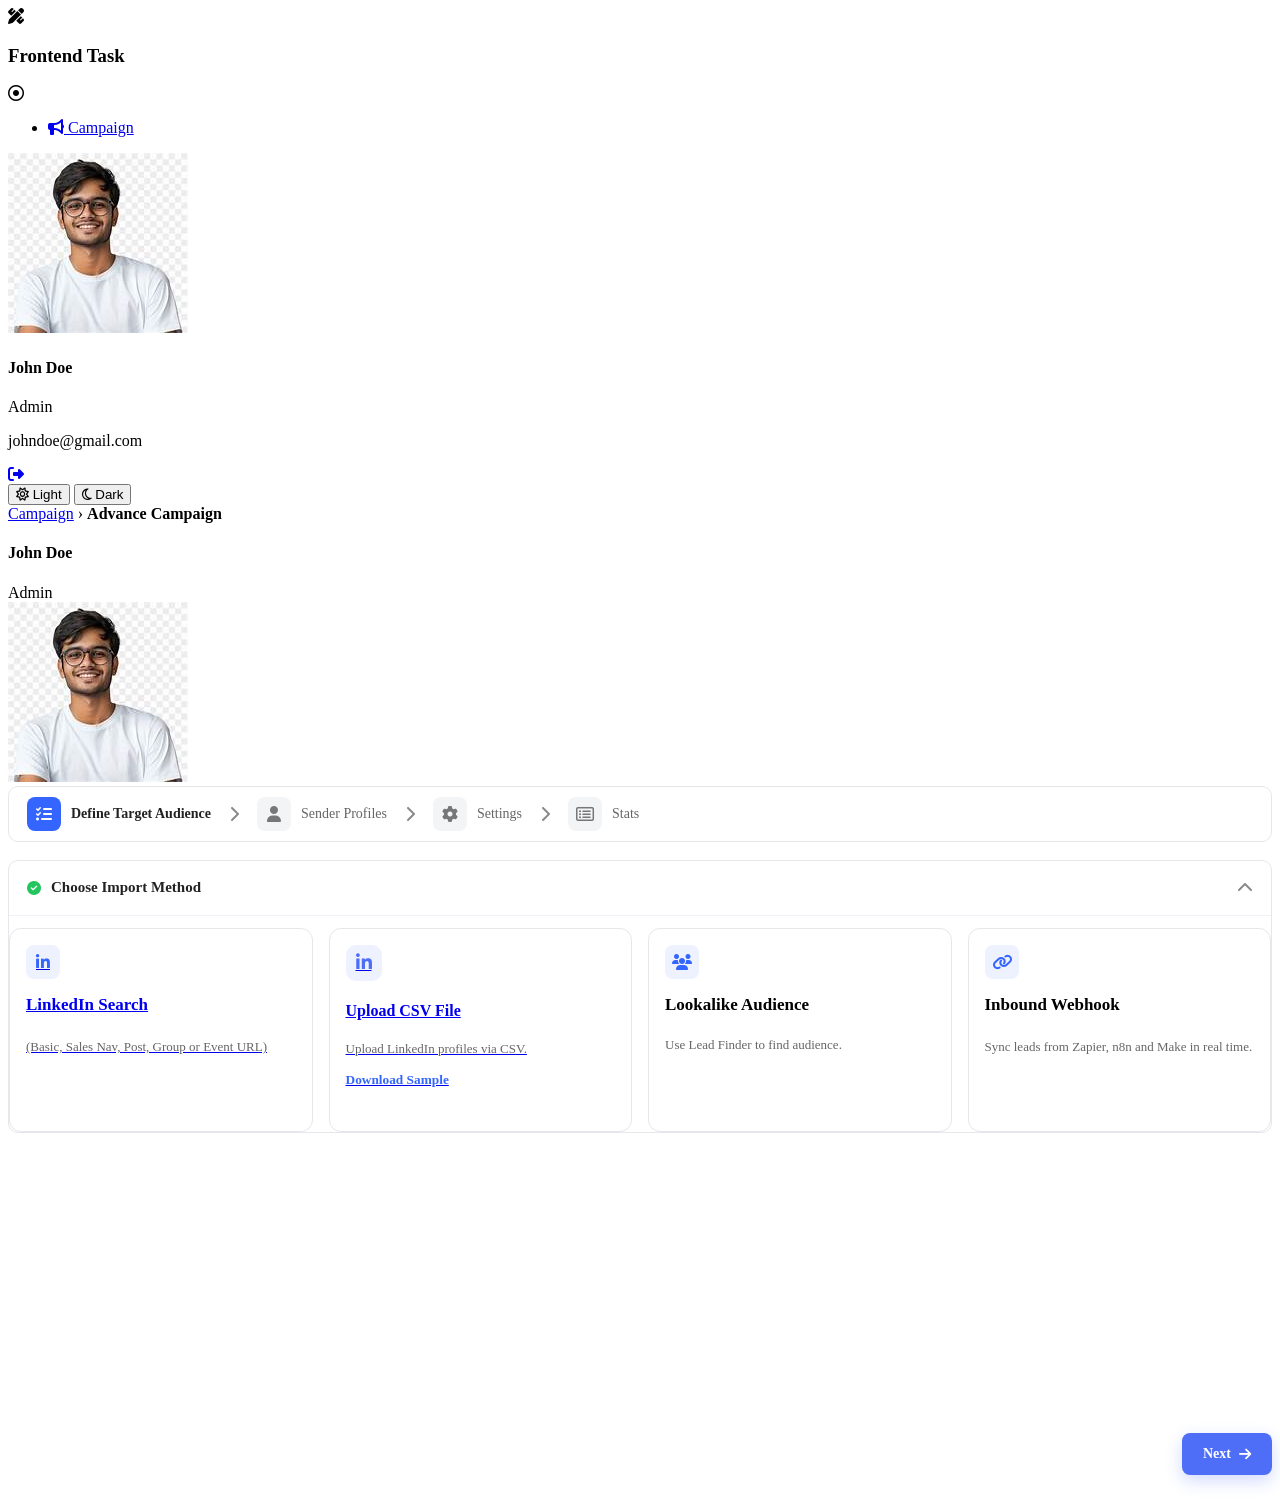
==== linkedin.html @ 0d5dd1ee "first commit" ====
<!DOCTYPE html>
<html lang="en">

<head>
    <meta charset="UTF-8">
    <meta name="viewport" content="width=device-width, initial-scale=1.0">
    <title>LinkedIn Search</title>

    <link href="https://fonts.googleapis.com/css2?family=Inter:wght@300;400;500;600;700&display=swap" rel="stylesheet">
    <link rel="stylesheet" href="css/style.css">
    <link rel="stylesheet" href="css/sidebar.css">
    <link rel="stylesheet" href="css/navbar.css">
    <link rel="stylesheet" href="css/button.css">
    <link rel="stylesheet" href="css/responsive.css">
    <link rel="stylesheet" href="https://cdnjs.cloudflare.com/ajax/libs/font-awesome/6.6.0/css/all.min.css">

    <style>
        .linkedin-shell {
            display: flex;
            flex-direction: column;
            gap: 16px;
        }

        .stepper-card {
            display: flex;
            align-items: center;
            gap: 12px;
            padding: 14px 18px;
            border: 1px solid #E5E7EB;
            border-radius: 12px;
            background: #fff;
            margin-bottom: 18px;
        }

        .step-item {
            display: flex;
            align-items: center;
            gap: 10px;
            font-size: 14px;
            color: #6B7280;
        }

        .step-item.active {
            color: #1F2937;
            font-weight: 600;
        }

        .step-icon {
            width: 34px;
            height: 34px;
            border-radius: 10px;
            display: flex;
            justify-content: center;
            align-items: center;
            background: #F3F4F6;
            color: #4F6EF7;
        }

        .step-item.active .step-icon {
            background: #4F6EF7;
            color: #fff;
        }

        .method-grid {
            display: grid;
            grid-template-columns: repeat(auto-fit, minmax(180px, 1fr));
            gap: 16px;
            margin-top: 12px;
        }

        .method-card {
            position: relative;
            border: 1px solid #E5E7EB;
            border-radius: 12px;
            padding: 16px;
            background: #fff;
            min-height: 170px;
            cursor: pointer;
        }

        .method-card.selected {
            border: 2px solid #3466FF;
        }

        .method-tick-icon {
            position: absolute;
            top: 12px;
            right: 12px;
            width: 18px;
            height: 18px;
            border-radius: 6px;
            background: #3466FF;
            color: #fff;
            display: none;
            justify-content: center;
            align-items: center;
            font-size: 10px;
        }

        .method-card.selected .method-tick-icon {
            display: flex;
        }

        .method-icon {
            width: 36px;
            height: 36px;
            border-radius: 10px;
            display: flex;
            justify-content: center;
            align-items: center;
            background: #EEF2FF;
            color: #4F6EF7;
            font-size: 18px;
        }



        .linkedin-action-bar {
            display: flex;
            justify-content: space-between;
            align-items: center;
            margin-bottom: 18px;
            flex-wrap: wrap;
            gap: 12px;
        }

        .linkedin-action-bar a,
        .linkedin-action-bar button {
            color: #3466FF;
        }

        .modal-overlay {
            position: fixed;
            inset: 0;
            background: rgba(15, 23, 42, 0.45);
            display: none;
            justify-content: center;
            align-items: center;
            z-index: 999;
        }

        .modal-overlay.active {
            display: flex;
        }

        .modal-card {
            background: #fff;
            padding: 24px 28px;
            border-radius: 18px;
            box-shadow: 0 24px 60px rgba(15, 23, 42, 0.2);
            max-width: 360px;
            width: 100%;
            text-align: center;
        }

        .modal-card p {
            margin: 0;
            font-size: 16px;
            color: #111827;
            font-weight: 600;
        }

        .paste-url-section {
            margin-top: 20px;
            position: relative;
            display: none;
        }

        .paste-url-section.active {
            display: block;
        }
    </style>
</head>

<body>

    <div class="container">

        <!-- Sidebar -->

        <aside class="sidebar">
            <div>
                <div class="logo">
                    <div class="logo-left">
                        <i class="fa-solid fa-pen-ruler"></i>
                        <h3>Frontend Task</h3>
                    </div>
                    <i class="fa-regular fa-circle-dot menu-icon"></i>
                </div>

                <nav class="sidebar-menu">
                    <ul>
                        <li class="active">
                            <a href="index.html">
                                <i class="fa-solid fa-bullhorn"></i>
                                <span>Campaign</span>
                            </a>
                        </li>
                    </ul>
                </nav>
            </div>

            <div class="sidebar-footer">
                <div class="profile-card">
                    <img src="images/profile.jpg" alt="Profile">
                    <div class="profile-info">
                        <h4>John Doe</h4>
                        <span>Admin</span>
                        <p>johndoe@gmail.com</p>
                    </div>
                    <a href="#" class="logout">
                        <i class="fa-solid fa-right-from-bracket"></i>
                    </a>
                </div>

                <div class="theme-switch">
                    <button class="theme-btn active">
                        <i class="fa-regular fa-sun"></i>
                        Light
                    </button>
                    <button class="theme-btn">
                        <i class="fa-regular fa-moon"></i>
                        Dark
                    </button>
                </div>
            </div>
        </aside>

        <!-- Main -->

        <main class="main-content">

            <header class="top-navbar">

                <div class="breadcrumb">

                    <a href="#">Campaign</a>

                    <span>›</span>

                    <strong>Advance Campaign</strong>

                </div>

                <div class="top-profile">

                    <div class="user-details">

                        <h4>John Doe</h4>

                        <span>Admin</span>

                    </div>

                    <img src="images/profile.jpg" alt="User">

                </div>

            </header>

            <section class="content-area">

                <div class="page-card">
                    <!-- ==================== Campaign Stepper ==================== -->

                    <div style="
display:flex;
align-items:center;
justify-content:flex-start;
gap:18px;
padding:10px 18px;
border:1px solid #E5E7EB;
border-radius:10px;
background:#fff;
margin-bottom:18px;">

                        <!-- Step 1 -->

                        <div style="display:flex;align-items:center;gap:10px;">

                            <div style="
        width:34px;
        height:34px;
        border-radius:8px;
        background:#3466FF;
        color:#fff;
        display:flex;
        justify-content:center;
        align-items:center;">

                                <i class="fa-solid fa-list-check"></i>

                            </div>

                            <span style="
        font-size:14px;
        font-weight:600;
        color:#222;">

                                Define Target Audience

                            </span>

                        </div>

                        <i class="fa-solid fa-chevron-right" style="color:#888;"></i>

                        <!-- Step 2 -->

                        <div style="display:flex;align-items:center;gap:10px;">

                            <div style="
        width:34px;
        height:34px;
        border-radius:8px;
        background:#F3F4F6;
        color:#777;
        display:flex;
        justify-content:center;
        align-items:center;">

                                <i class="fa-solid fa-user"></i>

                            </div>

                            <span style="font-size:14px;color:#666;">

                                Sender Profiles

                            </span>

                        </div>

                        <i class="fa-solid fa-chevron-right" style="color:#888;"></i>

                        <!-- Step 3 -->

                        <div style="display:flex;align-items:center;gap:10px;">

                            <div style="
        width:34px;
        height:34px;
        border-radius:8px;
        background:#F3F4F6;
        color:#777;
        display:flex;
        justify-content:center;
        align-items:center;">

                                <i class="fa-solid fa-gear"></i>

                            </div>

                            <span style="font-size:14px;color:#666;">

                                Settings

                            </span>

                        </div>

                        <i class="fa-solid fa-chevron-right" style="color:#888;"></i>

                        <!-- Step 4 -->

                        <div style="display:flex;align-items:center;gap:10px;">

                            <div style="
        width:34px;
        height:34px;
        border-radius:8px;
        background:#F3F4F6;
        color:#777;
        display:flex;
        justify-content:center;
        align-items:center;">

                                <i class="fa-regular fa-rectangle-list"></i>

                            </div>

                            <span style="font-size:14px;color:#666;">

                                Stats

                            </span>

                        </div>

                    </div>

                    <!-- ==================== Choose Import Method ==================== -->

                    <div style="
border:1px solid #E5E7EB;
border-radius:10px;
background:#fff;">

                        <!-- Header -->

                        <div style="
    height:54px;
    display:flex;
    justify-content:space-between;
    align-items:center;
    padding:0 18px;
    border-bottom:1px solid #EEF1F5;">

                            <div style="
        display:flex;
        align-items:center;
        gap:10px;">

                                <i class="fa-solid fa-circle-check" style="color:#22C55E;font-size:14px;"></i>

                                <span style="
            font-size:15px;
            font-weight:600;
            color:#222;">

                                    Choose Import Method

                                </span>

                            </div>

                            <i class="fa-solid fa-chevron-up" style="color:#888;"></i>

                        </div>

                        <!-- Cards -->

                        <div class="method-grid">

                            <!-- LinkedIn -->

                            <a href="linkedin.html" id="linkedin-method-card" class="method-card" role="button" tabindex="0">

                                <div class="method-tick-icon">
                                    <i class="fa-solid fa-check"></i>
                                </div>

                                <div style="
            width:34px;
            height:34px;
            border-radius:8px;
            background:#EEF2FF;
            color:#3466FF;
            display:flex;
            justify-content:center;
            align-items:center;">

                                    <i class="fa-brands fa-linkedin-in"></i>

                                </div>

                                <h4 style="
            margin-top:16px;
            font-size:17px;
            display:flex;
            align-items:center;
            gap:8px;">


                                    LinkedIn Search

                                </h4>

                                <p style="
            margin-top:10px;
            font-size:13px;
            color:#666;
            line-height:20px;">

                                    (Basic, Sales Nav,
                                    Post,
                                    Group or Event URL)

                                </p>

                            </a>

                            <!-- Upload CSV -->
                            <a href="uploadcsv.html" class="method-card">

                                <div class="method-icon">
                                    <i class="fa-brands fa-linkedin-in"></i>
                                </div>

                                <h4> Upload CSV File</h4>

                                <p style="
                     margin-top:10px;
            font-size:13px;
            color:#666;">

                                    Upload LinkedIn
                                    profiles via CSV.

                                </p>

                                <small style="
            color:#3466FF;
            font-weight:600;">

                                    Download Sample

                                </small>

                            </a>



                            <!-- Lookalike -->

                            <div class="method-card">

                                <div style="
            width:34px;
            height:34px;
            background:#EEF2FF;
            color:#3466FF;
            display:flex;
            justify-content:center;
            align-items:center;
            border-radius:8px;">

                                    <i class="fa-solid fa-users"></i>

                                </div>

                                <h4 style="margin-top:16px;font-size:17px;">

                                    Lookalike Audience

                                </h4>

                                <p style="
            margin-top:10px;
            font-size:13px;
            color:#666;">

                                    Use Lead Finder
                                    to find audience.

                                </p>

                            </div>

                            <!-- Webhook -->

                            <div class="method-card">

                                <div style="
            width:34px;
            height:34px;
            background:#EEF2FF;
            color:#3466FF;
            display:flex;
            justify-content:center;
            align-items:center;
            border-radius:8px;">

                                    <i class="fa-solid fa-link"></i>

                                </div>

                                <h4 style="margin-top:16px;font-size:17px;">

                                    Inbound Webhook

                                </h4>

                                <p style="
            margin-top:10px;
            font-size:13px;
            color:#666;
            line-height:20px;">

                                    Sync leads from
                                    Zapier,
                                    n8n and Make
                                    in real time.

                                </p>

                            </div>

                        </div>

                    </div>

                    <!-- ======================= -->
                    <!-- Paste LinkedIn Search URL -->
                    <!-- ======================= -->

                    <div id="paste-url-section" class="paste-url-section" aria-hidden="true">

                        <!-- Timeline Circle -->

                        <div style="
    position:absolute;
    left:-20px;
    top:8px;
    width:12px;
    height:12px;
    border:2px solid #4F6EF7;
    border-radius:50%;
    background:#fff;">
                        </div>

                        <!-- Timeline Line -->

                        <div style="
    position:absolute;
    left:-15px;
    top:20px;
    width:2px;
    height:210px;
    background:#E5E7EB;">
                        </div>

                        <!-- Section -->

                        <div style="
    border:1px solid #E5E7EB;
    border-radius:10px;
    background:#fff;">

                            <!-- Header -->

                            <div style="
        height:48px;
        display:flex;
        align-items:center;
        padding:0 18px;
        border-bottom:1px solid #EEF2F7;
        font-size:15px;
        font-weight:600;
        color:#222;">

                                Paste LinkedIn Search URL

                            </div>

                            <!-- Body -->

                            <div style="padding:18px;">

                                <!-- Information -->

                                <div style="
            display:flex;
            justify-content:space-between;
            align-items:center;
            margin-bottom:18px;">

                                    <div style="
                font-size:13px;
                color:#555;
                line-height:22px;">

                                        <i class="fa-brands fa-linkedin" style="color:#3466FF;"></i>

                                        Find your target audience with

                                        <a href="#" style="
                    color:#3466FF;
                    text-decoration:none;">

                                            LinkedIn Search

                                        </a>

                                        or

                                        <a href="#" style="
                    color:#3466FF;
                    text-decoration:none;">

                                            Sales Navigator

                                        </a>

                                        or

                                        <a href="#" style="
                    color:#3466FF;
                    text-decoration:none;">

                                            Post URL

                                        </a>

                                        or

                                        <a href="#" style="
                    color:#3466FF;
                    text-decoration:none;">

                                            Group URL

                                        </a>

                                    </div>

                                    <a href="#" style="
                text-decoration:none;
                color:#3466FF;
                font-size:12px;
                font-weight:500;">

                                        <i class="fa-regular fa-circle-question"></i>

                                        Search Guide

                                    </a>

                                </div>

                                <!-- Search Row -->

                                <div style="
            display:flex;
            gap:10px;
            align-items:center;">

                                    <input id="linkedin-url" type="text"
                                        placeholder="https://www.linkedin.com/search/results/people/?keywords=" style="
                flex:1;
                height:42px;
                border:1px solid #D1D5DB;
                border-radius:6px;
                padding:0 14px;
                outline:none;
                font-size:13px;">

                                    <button id="validate-btn" type="button" style="
                width:110px;
                height:42px;
                background:#3466FF;
                color:white;
                border:none;
                border-radius:6px;
                font-weight:600;
                cursor:pointer;">

                                        Validate

                                    </button>

                                </div>

                                <!-- Helper -->

                                <div style="
            margin-top:10px;
            font-size:12px;
            color:#9CA3AF;">

                                    <i class="fa-solid fa-circle-info" style="color:#3466FF;"></i>

                                    Paste the search URL directly from LinkedIn

                                </div>

                            </div>

                        </div>

                    </div>

                    <div id="validation-modal" class="modal-overlay" role="dialog" aria-modal="true" aria-hidden="true">
                        <div class="modal-card">
                            <p id="validation-message">Validated</p>
                        </div>
                    </div>

                    <!-- Empty Workspace -->

                    <div style="height:260px;"></div>

                    <!-- ========================= -->
                    <!-- Footer -->
                    <!-- ========================= -->

                    <div style="
display:flex;
justify-content:flex-end;
align-items:center;
margin-top:20px;
padding:20px 0;">

                        <a href="sender-profile.html" style="
       display:inline-flex;
       justify-content:center;
       align-items:center;
       width:90px;
       height:42px;
       background:#4F6EF7;
       color:#ffffff;
       text-decoration:none;
       border-radius:8px;
       font-size:14px;
       font-weight:600;
       box-shadow:0 6px 16px rgba(79,110,247,.25);
       transition:.3s;">

                            Next

                            <i class="fa-solid fa-arrow-right" style="margin-left:8px;"></i>

                        </a>

                    </div>

                    <!-- ========================= -->
                    <!-- Close Containers -->
                    <!-- ========================= -->

                </div>
                <!-- page-card -->

    </div>
    <!-- content -->

    </div>
    <!-- main -->

    </div>
    <!-- container -->

    <script>
        const validateBtn = document.getElementById('validate-btn');
        const urlInput = document.getElementById('linkedin-url');
        const modal = document.getElementById('validation-modal');
        const modalMessage = document.getElementById('validation-message');
        const linkedinMethodCard = document.getElementById('linkedin-method-card');
        const pasteUrlSection = document.getElementById('paste-url-section');
        let closeTimer = null;

        function togglePasteUrlSection(forceOpen) {
            const shouldShow = typeof forceOpen === 'boolean' ? forceOpen : !pasteUrlSection.classList.contains('active');
            pasteUrlSection.classList.toggle('active', shouldShow);
            pasteUrlSection.setAttribute('aria-hidden', String(!shouldShow));
            linkedinMethodCard.classList.toggle('selected', shouldShow);
        }

        function showModal(message) {
            modalMessage.textContent = message;
            modal.setAttribute('aria-hidden', 'false');
            modal.classList.add('active');
            if (closeTimer) {
                clearTimeout(closeTimer);
            }
            closeTimer = setTimeout(() => {
                modal.classList.remove('active');
                modal.setAttribute('aria-hidden', 'true');
            }, 2000);
        }

        linkedinMethodCard.addEventListener('click', (event) => {
            event.preventDefault();
            togglePasteUrlSection();
        });

        linkedinMethodCard.addEventListener('keydown', (event) => {
            if (event.key === 'Enter' || event.key === ' ') {
                event.preventDefault();
                togglePasteUrlSection();
            }
        });

        document.querySelectorAll('.method-card').forEach((card) => {
            card.addEventListener('click', (event) => {
                if (card !== linkedinMethodCard) {
                    event.preventDefault();
                    togglePasteUrlSection(false);
                }
            });
        });

        validateBtn.addEventListener('click', () => {
            const url = urlInput.value.trim();
            if (!url) {
                showModal('Please Enter URL');
                return;
            }

            showModal('Validated');
            setTimeout(() => {
                window.location.href = 'uploadcsv.html';
            }, 1000);
        });
    </script>

</body>

</html>
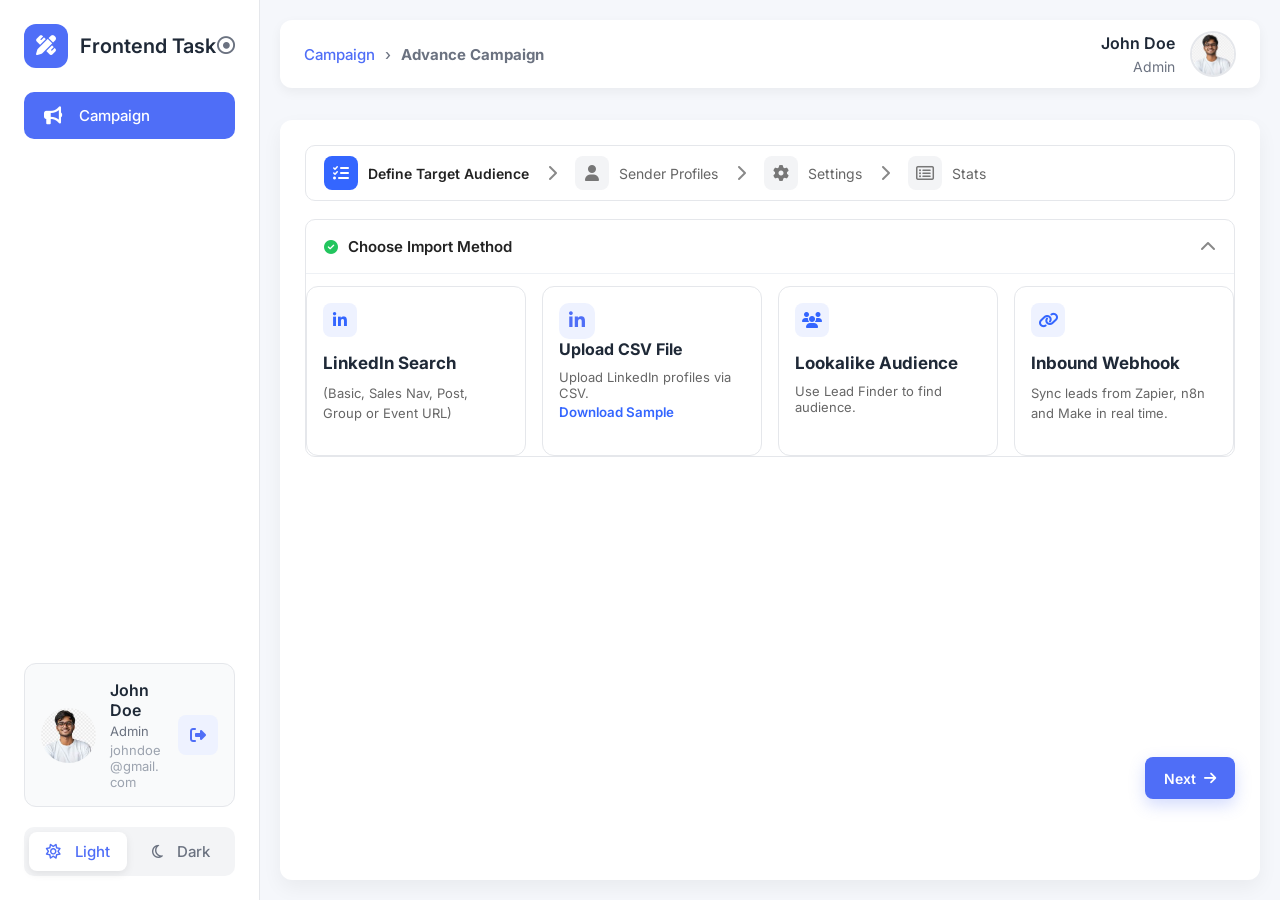
==== commit a0400fef: "Next button changes on linkedin page" ====
--- a/linkedin.html
+++ b/linkedin.html
@@ -791,7 +791,7 @@
 margin-top:20px;
 padding:20px 0;">
 
-                        <a href="sender-profile.html" style="
+                        <a href="uploadcsv.html" style="
        display:inline-flex;
        justify-content:center;
        align-items:center;
--- a/css/style.css
+++ b/css/style.css
@@ -0,0 +1,526 @@
+/* ==========================================
+   GLOBAL STYLES
+========================================== */
+
+/* Google Font */
+
+@import url('https://fonts.googleapis.com/css2?family=Inter:wght@300;400;500;600;700&display=swap');
+
+/* ==========================================
+   CSS VARIABLES
+========================================== */
+
+:root{
+
+    --primary:#4F6EF7;
+    --primary-hover:#3557f3;
+
+    --background:#F5F7FB;
+    --surface:#ffffff;
+    --surface-alt:#F9FAFB;
+
+    --white:#ffffff;
+
+    --text:#1F2937;
+    --text-light:#6B7280;
+
+    --border:#E5E7EB;
+
+    --shadow:0 8px 20px rgba(0,0,0,.05);
+
+    --radius:12px;
+
+    --transition:.3s ease;
+
+}
+
+body[data-theme='dark']{
+
+    --background:#0f172a;
+    --surface:#111827;
+    --surface-alt:#1f2937;
+    --text:#f9fafb;
+    --text-light:#cbd5e1;
+    --border:#374151;
+    --shadow:0 8px 20px rgba(0,0,0,.35);
+
+}
+
+/* ==========================================
+   RESET
+========================================== */
+
+*{
+    margin:0;
+    padding:0;
+    box-sizing:border-box;
+}
+
+html{
+
+    scroll-behavior:smooth;
+
+}
+
+body{
+
+    font-family:'Inter',sans-serif;
+
+    background:var(--background);
+
+    color:var(--text);
+
+    transition:background var(--transition), color var(--transition);
+
+    overflow:hidden;
+
+}
+
+/* ==========================================
+   COMMON TAGS
+========================================== */
+
+a{
+
+    text-decoration:none;
+
+    color:inherit;
+
+}
+
+ul{
+
+    list-style:none;
+
+}
+
+img{
+
+    max-width:100%;
+
+    display:block;
+
+}
+
+button,
+input,
+select,
+textarea{
+
+    font-family:inherit;
+
+    font-size:15px;
+
+    outline:none;
+
+}
+
+button{
+
+    border:none;
+
+}
+
+/* ==========================================
+   MAIN LAYOUT
+========================================== */
+
+.container{
+
+    display:flex;
+
+    height:100vh;
+
+    overflow:hidden;
+
+    background:var(--background);
+
+}
+
+body[data-theme='dark'] .sidebar,
+body[data-theme='dark'] .top-navbar,
+body[data-theme='dark'] .content-area,
+body[data-theme='dark'] .profile-card,
+body[data-theme='dark'] .search-box,
+body[data-theme='dark'] .filter-bar select,
+body[data-theme='dark'] .form-group input,
+body[data-theme='dark'] .form-group select,
+body[data-theme='dark'] .form-group textarea{
+
+    background:var(--surface);
+
+    color:var(--text);
+
+    border-color:var(--border);
+
+}
+
+body[data-theme='dark'] .profile-card{
+
+    background:var(--surface-alt);
+
+}
+
+body[data-theme='dark'] .theme-btn.active{
+
+    background:var(--surface);
+
+    color:var(--primary);
+
+}
+
+body[data-theme='dark'] .theme-btn{
+
+    color:var(--text-light);
+
+}
+
+body[data-theme='dark'] .sidebar-menu li:hover{
+
+    background:rgba(79,110,247,.15);
+
+}
+
+body[data-theme='dark'] .logout{
+
+    background:rgba(79,110,247,.15);
+
+    color:var(--primary);
+
+}
+
+.main-content{
+
+    flex:1;
+
+    display:flex;
+
+    flex-direction:column;
+
+    padding:20px;
+
+    min-height:0;
+
+}
+
+/* ==========================================
+   CONTENT SECTION
+========================================== */
+
+.content-area{
+
+    flex:1;
+
+    background:var(--surface);
+
+    border-radius:var(--radius);
+
+    padding:20px 24px;
+
+    box-shadow:var(--shadow);
+
+    margin-top:16px;
+
+    min-height:0;
+
+}
+
+/* ==========================================
+   FILTER AREA
+========================================== */
+
+.filter-bar{
+
+    display:flex;
+
+    justify-content:space-between;
+
+    align-items:center;
+
+    gap:20px;
+
+    margin-bottom:20px;
+
+    flex-wrap:wrap;
+
+}
+
+.filter-bar select{
+
+    width:160px;
+
+    height:44px;
+
+    border:1px solid var(--border);
+
+    border-radius:8px;
+
+    padding:0 15px;
+
+    background:var(--surface);
+
+    color:var(--text);
+
+}
+
+/* ==========================================
+   SEARCH BOX
+========================================== */
+
+.search-box{
+
+    display:flex;
+
+    align-items:center;
+
+    width:280px;
+
+    height:44px;
+
+    border:1px solid var(--border);
+
+    border-radius:8px;
+
+    padding:0 15px;
+
+    gap:10px;
+
+    background:var(--surface);
+
+}
+
+.search-box i{
+
+    color:var(--text-light);
+
+}
+
+.search-box input{
+
+    width:100%;
+
+    border:none;
+
+    background:none;
+
+    color:var(--text);
+
+}
+
+/* ==========================================
+   EMPTY STATE
+========================================== */
+
+.empty-state{
+
+    flex:1;
+
+    display:flex;
+
+    flex-direction:column;
+
+    justify-content:center;
+
+    align-items:center;
+
+    text-align:center;
+
+    padding:10px 0;
+
+}
+
+.empty-state img{
+
+    width:320px;
+
+    margin-bottom:30px;
+
+}
+
+.empty-state h2{
+
+    font-size:28px;
+
+    margin-bottom:15px;
+
+}
+
+.empty-state p{
+
+    max-width:450px;
+
+    color:var(--text-light);
+
+    line-height:1.8;
+
+    margin-bottom:30px;
+
+}
+
+/* ==========================================
+   PAGE HEADER
+========================================== */
+
+.page-header{
+
+    margin-bottom:35px;
+
+}
+
+.page-header h2{
+
+    font-size:30px;
+
+    font-weight:600;
+
+    margin-bottom:10px;
+
+}
+
+.page-header p{
+
+    color:var(--text-light);
+
+}
+
+/* ==========================================
+   CAMPAIGN FORM
+========================================== */
+
+.campaign-form{
+
+    width:100%;
+
+}
+
+.form-grid{
+
+    display:grid;
+
+    grid-template-columns:repeat(2,1fr);
+
+    gap:25px;
+
+}
+
+.form-group{
+
+    display:flex;
+
+    flex-direction:column;
+
+}
+
+.form-group label{
+
+    margin-bottom:8px;
+
+    font-weight:600;
+
+}
+
+.form-group input,
+.form-group select,
+.form-group textarea{
+
+    width:100%;
+
+    border:1px solid var(--border);
+
+    border-radius:8px;
+
+    padding:14px 16px;
+
+    transition:var(--transition);
+
+}
+
+.form-group textarea{
+
+    resize:vertical;
+
+}
+
+.form-group input:focus,
+.form-group select:focus,
+.form-group textarea:focus{
+
+    border-color:var(--primary);
+
+}
+
+.full-width{
+
+    grid-column:1/-1;
+
+    margin-top:25px;
+
+}
+
+/* ==========================================
+   FORM ACTIONS
+========================================== */
+
+.form-buttons{
+
+    display:flex;
+
+    justify-content:flex-end;
+
+    gap:15px;
+
+    margin-top:35px;
+
+}
+
+/* ==========================================
+   UTILITIES
+========================================== */
+
+.text-center{
+
+    text-align:center;
+
+}
+
+.mt-20{
+
+    margin-top:20px;
+
+}
+
+.mb-20{
+
+    margin-bottom:20px;
+
+}
+
+.hidden{
+
+    display:none;
+
+}
+
+/* ==========================================
+   SCROLLBAR
+========================================== */
+
+::-webkit-scrollbar{
+
+    width:8px;
+
+}
+
+::-webkit-scrollbar-thumb{
+
+    background:#cfcfcf;
+
+    border-radius:10px;
+
+}
+
+::-webkit-scrollbar-track{
+
+    background:#f2f2f2;
+
+}
--- a/css/sidebar.css
+++ b/css/sidebar.css
@@ -0,0 +1,361 @@
+/* ==========================================
+   SIDEBAR
+========================================== */
+
+.sidebar{
+
+    width:280px;
+    height:100vh;
+
+    background:#ffffff;
+
+    border-right:1px solid #E5E7EB;
+
+    display:flex;
+    flex-direction:column;
+    justify-content:space-between;
+
+    padding:24px;
+
+    overflow:hidden;
+
+}
+
+/* ==========================================
+   LOGO
+========================================== */
+
+.logo{
+
+    display:flex;
+    justify-content:space-between;
+    align-items:center;
+
+    margin-bottom:24px;
+
+}
+
+.logo-left{
+
+    display:flex;
+    align-items:center;
+    gap:12px;
+
+}
+
+.logo-left i{
+
+    width:44px;
+    height:44px;
+
+    background:#4F6EF7;
+    color:#fff;
+
+    border-radius:12px;
+
+    display:flex;
+    justify-content:center;
+    align-items:center;
+
+    font-size:20px;
+
+}
+
+.logo-left h3{
+
+    font-size:20px;
+    font-weight:600;
+    color:#1F2937;
+
+}
+
+.menu-icon{
+
+    font-size:18px;
+    color:#6B7280;
+    cursor:pointer;
+
+}
+
+/* ==========================================
+   MENU
+========================================== */
+
+.sidebar-menu{
+
+    flex:1;
+
+}
+
+.sidebar-menu ul{
+
+    display:flex;
+    flex-direction:column;
+    gap:12px;
+
+}
+
+.sidebar-menu li{
+
+    border-radius:10px;
+    transition:.3s;
+
+}
+
+.sidebar-menu li a{
+
+    display:flex;
+    align-items:center;
+
+    gap:15px;
+
+    padding:14px 18px;
+
+    font-size:15px;
+    font-weight:500;
+
+    color:#374151;
+
+    transition:.3s;
+
+}
+
+.sidebar-menu li a i{
+
+    width:22px;
+    text-align:center;
+
+    font-size:18px;
+
+}
+
+/* Hover */
+
+.sidebar-menu li:hover{
+
+    background:#EEF2FF;
+
+}
+
+.sidebar-menu li:hover a{
+
+    color:#4F6EF7;
+
+}
+
+/* Active */
+
+.sidebar-menu li.active{
+
+    background:#4F6EF7;
+
+}
+
+.sidebar-menu li.active a{
+
+    color:#ffffff;
+
+}
+
+/* ==========================================
+   SIDEBAR FOOTER
+========================================== */
+
+.sidebar-footer{
+
+    margin-top:20px;
+
+}
+
+/* ==========================================
+   PROFILE CARD
+========================================== */
+
+.profile-card{
+
+    background:#F9FAFB;
+
+    border:1px solid #E5E7EB;
+
+    border-radius:12px;
+
+    padding:16px;
+
+    display:flex;
+    align-items:center;
+    gap:14px;
+
+    margin-bottom:20px;
+
+}
+
+.profile-card img{
+
+    width:55px;
+    height:55px;
+
+    border-radius:50%;
+
+    object-fit:cover;
+
+}
+
+.profile-info{
+
+    flex:1;
+
+}
+
+.profile-info h4{
+
+    font-size:16px;
+    font-weight:600;
+
+    color:#1F2937;
+
+}
+
+.profile-info span{
+
+    display:block;
+
+    font-size:13px;
+
+    color:#6B7280;
+
+    margin:3px 0;
+
+}
+
+.profile-info p{
+
+    font-size:13px;
+
+    color:#9CA3AF;
+
+    word-break:break-word;
+
+}
+
+/* ==========================================
+   LOGOUT
+========================================== */
+
+.logout{
+
+    width:38px;
+    height:38px;
+
+    border-radius:8px;
+
+    display:flex;
+    justify-content:center;
+    align-items:center;
+
+    background:#EEF2FF;
+
+    color:#4F6EF7;
+
+    transition:.3s;
+
+}
+
+.logout:hover{
+
+    background:#4F6EF7;
+    color:#fff;
+
+}
+
+/* ==========================================
+   THEME SWITCH
+========================================== */
+
+.theme-switch{
+
+    display:flex;
+
+    background:#F3F4F6;
+
+    padding:5px;
+
+    border-radius:10px;
+
+    gap:6px;
+
+}
+
+.theme-btn{
+
+    flex:1;
+
+    padding:10px 0;
+
+    border:none;
+
+    background:transparent;
+
+    border-radius:8px;
+
+    font-size:14px;
+    font-weight:500;
+
+    color:#6B7280;
+
+    cursor:pointer;
+
+    transition:.3s;
+
+}
+
+.theme-btn i{
+
+    margin-right:6px;
+
+}
+
+.theme-btn.active{
+
+    background:#ffffff;
+
+    color:#4F6EF7;
+
+    box-shadow:0 3px 10px rgba(0,0,0,.08);
+
+}
+
+.theme-btn:hover{
+
+    background:#ffffff;
+
+}
+
+/* ==========================================
+   SIDEBAR SCROLL
+========================================== */
+
+.sidebar{
+
+    overflow-y:auto;
+
+}
+
+.sidebar::-webkit-scrollbar{
+
+    width:6px;
+
+}
+
+.sidebar::-webkit-scrollbar-thumb{
+
+    background:#D1D5DB;
+
+    border-radius:10px;
+
+}
+
+.sidebar::-webkit-scrollbar-track{
+
+    background:transparent;
+
+}
--- a/css/navbar.css
+++ b/css/navbar.css
@@ -0,0 +1,307 @@
+/* ==========================================
+   NAVBAR
+========================================== */
+
+.top-navbar{
+
+    height:68px;
+
+    background:#ffffff;
+
+    border-radius:12px;
+
+    box-shadow:0 4px 12px rgba(0,0,0,.05);
+
+    padding:0 24px;
+
+    display:flex;
+
+    justify-content:space-between;
+
+    align-items:center;
+
+    margin-bottom:16px;
+
+}
+
+/* ==========================================
+   BREADCRUMB
+========================================== */
+
+.breadcrumb{
+
+    display:flex;
+
+    align-items:center;
+
+    gap:10px;
+
+    font-size:15px;
+
+    color:#6B7280;
+
+}
+
+.breadcrumb i{
+
+    color:#4F6EF7;
+
+    font-size:16px;
+
+}
+
+.breadcrumb span{
+
+    color:#6B7280;
+
+    font-weight:500;
+
+}
+
+.breadcrumb a{
+
+    color:#4F6EF7;
+
+    font-weight:500;
+
+    transition:.3s;
+
+}
+
+.breadcrumb a:hover{
+
+    color:#3557f3;
+
+}
+
+/* ==========================================
+   PAGE TITLE
+========================================== */
+
+.page-title{
+
+    display:flex;
+
+    flex-direction:column;
+
+}
+
+.page-title h2{
+
+    font-size:24px;
+
+    font-weight:600;
+
+    color:#1F2937;
+
+    margin-bottom:4px;
+
+}
+
+.page-title p{
+
+    font-size:14px;
+
+    color:#6B7280;
+
+}
+
+/* ==========================================
+   USER PROFILE
+========================================== */
+
+.top-profile{
+
+    display:flex;
+
+    align-items:center;
+
+    gap:15px;
+
+}
+
+.user-details{
+
+    text-align:right;
+
+}
+
+.user-details h4{
+
+    font-size:16px;
+
+    font-weight:600;
+
+    color:#1F2937;
+
+    margin-bottom:3px;
+
+}
+
+.user-details span{
+
+    font-size:14px;
+
+    color:#6B7280;
+
+}
+
+.top-profile img{
+
+    width:46px;
+
+    height:46px;
+
+    border-radius:50%;
+
+    object-fit:cover;
+
+    border:2px solid #E5E7EB;
+
+}
+
+/* ==========================================
+   NAVBAR ACTIONS
+========================================== */
+
+.navbar-actions{
+
+    display:flex;
+
+    align-items:center;
+
+    gap:15px;
+
+}
+
+.nav-icon{
+
+    width:42px;
+
+    height:42px;
+
+    display:flex;
+
+    justify-content:center;
+
+    align-items:center;
+
+    border-radius:10px;
+
+    background:#F9FAFB;
+
+    border:1px solid #E5E7EB;
+
+    cursor:pointer;
+
+    transition:.3s;
+
+}
+
+.nav-icon i{
+
+    color:#6B7280;
+
+    font-size:18px;
+
+}
+
+.nav-icon:hover{
+
+    background:#4F6EF7;
+
+    border-color:#4F6EF7;
+
+}
+
+.nav-icon:hover i{
+
+    color:#ffffff;
+
+}
+
+/* ==========================================
+   USER MENU
+========================================== */
+
+.user-menu{
+
+    display:flex;
+
+    align-items:center;
+
+    gap:12px;
+
+    cursor:pointer;
+
+}
+
+.user-menu:hover .user-details h4{
+
+    color:#4F6EF7;
+
+}
+
+.user-menu:hover img{
+
+    border-color:#4F6EF7;
+
+}
+
+/* ==========================================
+   SEARCH BAR (Optional Navbar Search)
+========================================== */
+
+.nav-search{
+
+    width:300px;
+
+    display:flex;
+
+    align-items:center;
+
+    gap:10px;
+
+    padding:0 15px;
+
+    height:42px;
+
+    border:1px solid #E5E7EB;
+
+    border-radius:8px;
+
+    background:#ffffff;
+
+}
+
+.nav-search i{
+
+    color:#9CA3AF;
+
+}
+
+.nav-search input{
+
+    width:100%;
+
+    border:none;
+
+    background:transparent;
+
+    outline:none;
+
+    font-size:14px;
+
+}
+
+/* ==========================================
+   SHADOW EFFECT
+========================================== */
+
+.top-navbar:hover{
+
+    box-shadow:0 8px 24px rgba(0,0,0,.08);
+
+    transition:.3s;
+
+}
--- a/css/button.css
+++ b/css/button.css
@@ -0,0 +1,324 @@
+/* ==========================================
+   BUTTON STYLES
+========================================== */
+
+/* Base Button */
+
+.primary-btn,
+.secondary-btn,
+.theme-btn,
+.icon-btn{
+
+    display:inline-flex;
+    align-items:center;
+    justify-content:center;
+    gap:8px;
+
+    padding:12px 24px;
+
+    border:none;
+    border-radius:8px;
+
+    font-family:'Inter',sans-serif;
+    font-size:15px;
+    font-weight:500;
+
+    text-decoration:none;
+
+    cursor:pointer;
+
+    transition:all .3s ease;
+
+}
+
+/* ==========================================
+   PRIMARY BUTTON
+========================================== */
+
+.primary-btn{
+
+    background:#4F6EF7;
+    color:#ffffff;
+
+}
+
+.primary-btn:hover{
+
+    background:#3557F3;
+
+}
+
+.primary-btn:active{
+
+    transform:scale(.98);
+
+}
+
+.primary-btn:focus{
+
+    outline:2px solid rgba(79,110,247,.25);
+
+}
+
+/* ==========================================
+   SECONDARY BUTTON
+========================================== */
+
+.secondary-btn{
+
+    background:#ffffff;
+
+    color:#4F6EF7;
+
+    border:1px solid #4F6EF7;
+
+}
+
+.secondary-btn:hover{
+
+    background:#4F6EF7;
+
+    color:#ffffff;
+
+}
+
+.secondary-btn:active{
+
+    transform:scale(.98);
+
+}
+
+/* ==========================================
+   OUTLINE BUTTON
+========================================== */
+
+.outline-btn{
+
+    display:inline-flex;
+
+    align-items:center;
+
+    justify-content:center;
+
+    padding:12px 24px;
+
+    border:1px solid #D1D5DB;
+
+    border-radius:8px;
+
+    background:#ffffff;
+
+    color:#374151;
+
+    transition:.3s;
+
+    text-decoration:none;
+
+}
+
+.outline-btn:hover{
+
+    background:#F3F4F6;
+
+}
+
+/* ==========================================
+   ICON BUTTON
+========================================== */
+
+.icon-btn{
+
+    width:42px;
+
+    height:42px;
+
+    padding:0;
+
+    background:#ffffff;
+
+    border:1px solid #E5E7EB;
+
+    color:#6B7280;
+
+}
+
+.icon-btn:hover{
+
+    background:#4F6EF7;
+
+    color:#ffffff;
+
+    border-color:#4F6EF7;
+
+}
+
+/* ==========================================
+   LOGOUT BUTTON
+========================================== */
+
+.logout{
+
+    width:40px;
+
+    height:40px;
+
+    display:flex;
+
+    align-items:center;
+
+    justify-content:center;
+
+    border-radius:8px;
+
+    background:#EEF2FF;
+
+    color:#4F6EF7;
+
+    transition:.3s;
+
+    text-decoration:none;
+
+}
+
+.logout:hover{
+
+    background:#4F6EF7;
+
+    color:#ffffff;
+
+}
+
+/* ==========================================
+   THEME BUTTON
+========================================== */
+
+.theme-btn{
+
+    flex:1;
+
+    background:transparent;
+
+    color:#6B7280;
+
+    border-radius:8px;
+
+    padding:10px 0;
+
+}
+
+.theme-btn.active{
+
+    background:#ffffff;
+
+    color:#4F6EF7;
+
+    box-shadow:0 3px 8px rgba(0,0,0,.08);
+
+}
+
+.theme-btn:hover{
+
+    background:#ffffff;
+
+}
+
+/* ==========================================
+   DISABLED BUTTON
+========================================== */
+
+.primary-btn:disabled,
+.secondary-btn:disabled{
+
+    opacity:.6;
+
+    cursor:not-allowed;
+
+}
+
+/* ==========================================
+   BUTTON GROUP
+========================================== */
+
+.button-group{
+
+    display:flex;
+
+    align-items:center;
+
+    gap:15px;
+
+}
+
+/* ==========================================
+   FORM BUTTON AREA
+========================================== */
+
+.form-buttons{
+
+    display:flex;
+
+    justify-content:flex-end;
+
+    align-items:center;
+
+    gap:15px;
+
+    margin-top:30px;
+
+}
+
+/* ==========================================
+   FLOATING BUTTON (Optional)
+========================================== */
+
+.floating-btn{
+
+    position:fixed;
+
+    bottom:30px;
+
+    right:30px;
+
+    width:60px;
+
+    height:60px;
+
+    border-radius:50%;
+
+    background:#4F6EF7;
+
+    color:#ffffff;
+
+    display:flex;
+
+    justify-content:center;
+
+    align-items:center;
+
+    font-size:22px;
+
+    box-shadow:0 10px 25px rgba(79,110,247,.35);
+
+    transition:.3s;
+
+}
+
+.floating-btn:hover{
+
+    background:#3557F3;
+
+    transform:translateY(-3px);
+
+}
+
+/* ==========================================
+   BUTTON ICON
+========================================== */
+
+.primary-btn i,
+.secondary-btn i,
+.outline-btn i{
+
+    font-size:14px;
+
+}
--- a/css/responsive.css
+++ b/css/responsive.css
@@ -0,0 +1,422 @@
+/* ==========================================
+   RESPONSIVE CSS
+   Project : Frontend Task
+========================================== */
+
+/* ==========================================
+   Large Desktop (1400px and below)
+========================================== */
+
+@media (max-width:1400px){
+
+    .sidebar{
+        width:260px;
+    }
+
+    .main-content{
+        padding:20px;
+    }
+
+    .content-area{
+        padding:25px;
+    }
+
+    .search-box{
+        width:240px;
+    }
+
+}
+
+/* ==========================================
+   Laptop (1200px and below)
+========================================== */
+
+@media (max-width:1200px){
+
+    .sidebar{
+        width:240px;
+        padding:20px;
+    }
+
+    .logo-left h3{
+        font-size:18px;
+    }
+
+    .main-content{
+        padding:18px;
+    }
+
+    .content-area{
+        padding:20px;
+    }
+
+    .filter-bar{
+        gap:15px;
+    }
+
+    .search-box{
+        width:220px;
+    }
+
+    .empty-state img{
+        width:280px;
+    }
+
+}
+
+/* ==========================================
+   Tablet (992px and below)
+========================================== */
+
+@media (max-width:992px){
+
+    .container{
+        flex-direction:column;
+    }
+
+    .sidebar{
+
+        width:100%;
+        min-height:auto;
+
+        border-right:none;
+        border-bottom:1px solid #E5E7EB;
+
+        padding:20px;
+
+    }
+
+    .sidebar-menu ul{
+
+        flex-direction:row;
+        gap:12px;
+
+    }
+
+    .sidebar-menu li{
+
+        flex:1;
+
+    }
+
+    .sidebar-menu li a{
+
+        justify-content:center;
+
+    }
+
+    .sidebar-footer{
+
+        margin-top:20px;
+
+    }
+
+    .top-navbar{
+
+        flex-direction:column;
+
+        align-items:flex-start;
+
+        gap:15px;
+
+        height:auto;
+
+        padding:20px;
+
+    }
+
+    .top-profile{
+
+        width:100%;
+
+        justify-content:flex-end;
+
+    }
+
+    .filter-bar{
+
+        flex-direction:column;
+
+        align-items:stretch;
+
+    }
+
+    .search-box{
+
+        width:100%;
+
+    }
+
+    .filter-bar select{
+
+        width:100%;
+
+    }
+
+    .form-grid{
+
+        grid-template-columns:1fr;
+
+    }
+
+    .empty-state{
+
+        min-height:400px;
+
+    }
+
+}
+
+/* ==========================================
+   Mobile Landscape (768px and below)
+========================================== */
+
+@media (max-width:768px){
+
+    .main-content{
+
+        padding:15px;
+
+    }
+
+    .content-area{
+
+        padding:18px;
+
+    }
+
+    .logo{
+
+        margin-bottom:25px;
+
+    }
+
+    .logo-left h3{
+
+        font-size:17px;
+
+    }
+
+    .profile-card{
+
+        flex-direction:column;
+
+        text-align:center;
+
+    }
+
+    .profile-info{
+
+        text-align:center;
+
+    }
+
+    .theme-switch{
+
+        flex-direction:column;
+
+    }
+
+    .empty-state img{
+
+        width:230px;
+
+    }
+
+    .empty-state h2{
+
+        font-size:24px;
+
+    }
+
+    .page-header h2{
+
+        font-size:24px;
+
+    }
+
+    .form-buttons{
+
+        flex-direction:column;
+
+    }
+
+    .primary-btn,
+    .secondary-btn{
+
+        width:100%;
+
+    }
+
+}
+
+/* ==========================================
+   Mobile (576px and below)
+========================================== */
+
+@media (max-width:576px){
+
+    .sidebar{
+
+        padding:15px;
+
+    }
+
+    .sidebar-menu ul{
+
+        flex-direction:column;
+
+    }
+
+    .sidebar-menu li{
+
+        width:100%;
+
+    }
+
+    .sidebar-menu li a{
+
+        justify-content:flex-start;
+
+    }
+
+    .top-navbar{
+
+        padding:15px;
+
+    }
+
+    .breadcrumb{
+
+        font-size:13px;
+
+        flex-wrap:wrap;
+
+    }
+
+    .top-profile{
+
+        flex-direction:column;
+
+        align-items:flex-start;
+
+    }
+
+    .user-details{
+
+        text-align:left;
+
+    }
+
+    .content-area{
+
+        padding:15px;
+
+    }
+
+    .empty-state{
+
+        min-height:300px;
+
+    }
+
+    .empty-state img{
+
+        width:180px;
+
+    }
+
+    .empty-state h2{
+
+        font-size:20px;
+
+    }
+
+    .empty-state p{
+
+        font-size:14px;
+
+    }
+
+    .page-header h2{
+
+        font-size:22px;
+
+    }
+
+    .form-group input,
+    .form-group select,
+    .form-group textarea{
+
+        font-size:14px;
+
+    }
+
+}
+
+/* ==========================================
+   Small Mobile (400px and below)
+========================================== */
+
+@media (max-width:400px){
+
+    .main-content{
+
+        padding:10px;
+
+    }
+
+    .content-area{
+
+        padding:12px;
+
+    }
+
+    .logo-left i{
+
+        width:40px;
+        height:40px;
+    }
+
+    .logo-left h3{
+
+        font-size:16px;
+
+    }
+
+    .top-profile img{
+
+        width:40px;
+        height:40px;
+
+    }
+
+    .profile-card img{
+
+        width:50px;
+        height:50px;
+
+    }
+
+    .primary-btn,
+    .secondary-btn{
+
+        font-size:14px;
+
+        padding:12px 18px;
+
+    }
+
+    .theme-btn{
+
+        font-size:13px;
+
+    }
+
+    .search-box{
+
+        height:42px;
+
+    }
+
+}
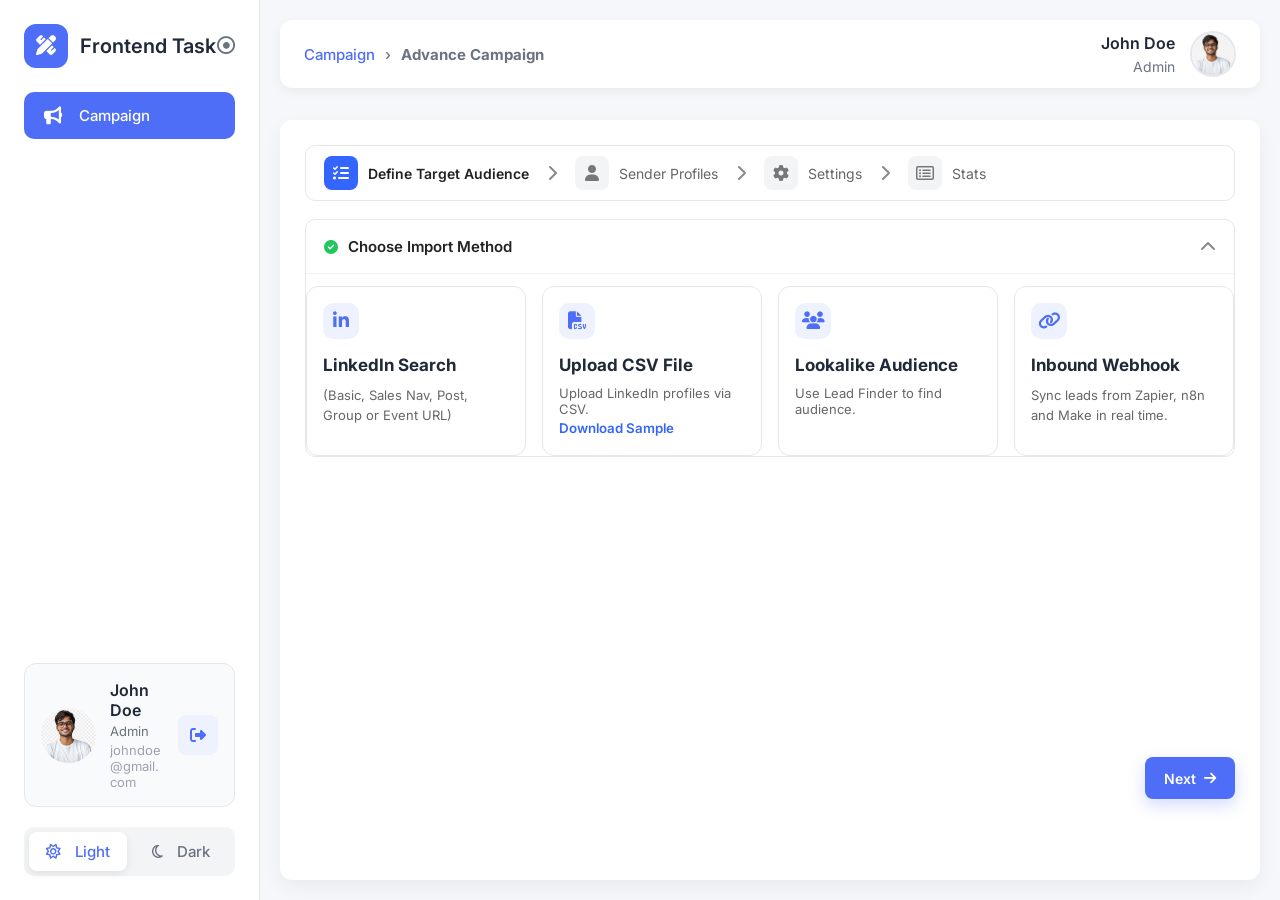
==== commit 80ee635d: "Remove javascript totally" ====
--- a/linkedin.html
+++ b/linkedin.html
@@ -1,899 +1,401 @@
 <!DOCTYPE html>
 <html lang="en">
-
 <head>
-    <meta charset="UTF-8">
-    <meta name="viewport" content="width=device-width, initial-scale=1.0">
-    <title>LinkedIn Search</title>
-
-    <link href="https://fonts.googleapis.com/css2?family=Inter:wght@300;400;500;600;700&display=swap" rel="stylesheet">
-    <link rel="stylesheet" href="css/style.css">
-    <link rel="stylesheet" href="css/sidebar.css">
-    <link rel="stylesheet" href="css/navbar.css">
-    <link rel="stylesheet" href="css/button.css">
-    <link rel="stylesheet" href="css/responsive.css">
-    <link rel="stylesheet" href="https://cdnjs.cloudflare.com/ajax/libs/font-awesome/6.6.0/css/all.min.css">
-
-    <style>
-        .linkedin-shell {
-            display: flex;
-            flex-direction: column;
-            gap: 16px;
-        }
-
-        .stepper-card {
-            display: flex;
-            align-items: center;
-            gap: 12px;
-            padding: 14px 18px;
-            border: 1px solid #E5E7EB;
-            border-radius: 12px;
-            background: #fff;
-            margin-bottom: 18px;
-        }
-
-        .step-item {
-            display: flex;
-            align-items: center;
-            gap: 10px;
-            font-size: 14px;
-            color: #6B7280;
-        }
-
-        .step-item.active {
-            color: #1F2937;
-            font-weight: 600;
-        }
-
-        .step-icon {
-            width: 34px;
-            height: 34px;
-            border-radius: 10px;
-            display: flex;
-            justify-content: center;
-            align-items: center;
-            background: #F3F4F6;
-            color: #4F6EF7;
-        }
-
-        .step-item.active .step-icon {
-            background: #4F6EF7;
-            color: #fff;
-        }
-
-        .method-grid {
-            display: grid;
-            grid-template-columns: repeat(auto-fit, minmax(180px, 1fr));
-            gap: 16px;
-            margin-top: 12px;
-        }
-
-        .method-card {
-            position: relative;
-            border: 1px solid #E5E7EB;
-            border-radius: 12px;
-            padding: 16px;
-            background: #fff;
-            min-height: 170px;
-            cursor: pointer;
-        }
-
-        .method-card.selected {
-            border: 2px solid #3466FF;
-        }
-
-        .method-tick-icon {
-            position: absolute;
-            top: 12px;
-            right: 12px;
-            width: 18px;
-            height: 18px;
-            border-radius: 6px;
-            background: #3466FF;
-            color: #fff;
-            display: none;
-            justify-content: center;
-            align-items: center;
-            font-size: 10px;
-        }
-
-        .method-card.selected .method-tick-icon {
-            display: flex;
-        }
-
-        .method-icon {
-            width: 36px;
-            height: 36px;
-            border-radius: 10px;
-            display: flex;
-            justify-content: center;
-            align-items: center;
-            background: #EEF2FF;
-            color: #4F6EF7;
-            font-size: 18px;
-        }
-
-
-
-        .linkedin-action-bar {
-            display: flex;
-            justify-content: space-between;
-            align-items: center;
-            margin-bottom: 18px;
-            flex-wrap: wrap;
-            gap: 12px;
-        }
-
-        .linkedin-action-bar a,
-        .linkedin-action-bar button {
-            color: #3466FF;
-        }
-
-        .modal-overlay {
-            position: fixed;
-            inset: 0;
-            background: rgba(15, 23, 42, 0.45);
-            display: none;
-            justify-content: center;
-            align-items: center;
-            z-index: 999;
-        }
-
-        .modal-overlay.active {
-            display: flex;
-        }
-
-        .modal-card {
-            background: #fff;
-            padding: 24px 28px;
-            border-radius: 18px;
-            box-shadow: 0 24px 60px rgba(15, 23, 42, 0.2);
-            max-width: 360px;
-            width: 100%;
-            text-align: center;
-        }
-
-        .modal-card p {
-            margin: 0;
-            font-size: 16px;
-            color: #111827;
-            font-weight: 600;
-        }
-
-        .paste-url-section {
-            margin-top: 20px;
-            position: relative;
-            display: none;
-        }
-
-        .paste-url-section.active {
-            display: block;
-        }
-    </style>
+  <meta charset="UTF-8">
+  <meta name="viewport" content="width=device-width, initial-scale=1.0">
+  <title>LinkedIn Search</title>
+
+  <link href="https://fonts.googleapis.com/css2?family=Inter:wght@300;400;500;600;700&display=swap" rel="stylesheet">
+  <link rel="stylesheet" href="css/style.css">
+  <link rel="stylesheet" href="css/sidebar.css">
+  <link rel="stylesheet" href="css/navbar.css">
+  <link rel="stylesheet" href="css/button.css">
+  <link rel="stylesheet" href="css/responsive.css">
+  <link rel="stylesheet" href="https://cdnjs.cloudflare.com/ajax/libs/font-awesome/6.6.0/css/all.min.css">
+
+  <style>
+    .method-grid {
+      display: grid;
+      grid-template-columns: repeat(auto-fit, minmax(180px, 1fr));
+      gap: 16px;
+      margin-top: 12px;
+      align-items: start;
+    }
+
+    .method-toggle {
+      position: absolute;
+      opacity: 0;
+      pointer-events: none;
+    }
+
+    .method-card {
+      position: relative;
+      box-sizing: border-box;
+      border: 1px solid #E5E7EB;
+      border-radius: 12px;
+      padding: 16px;
+      background: #fff;
+      height: 170px;
+      cursor: pointer;
+      display: block;
+      color: inherit;
+      text-decoration: none;
+    }
+
+    .method-card:hover {
+      border-color: #3466FF;
+    }
+
+    .method-tick-icon {
+      position: absolute;
+      top: 12px;
+      right: 12px;
+      width: 18px;
+      height: 18px;
+      border-radius: 6px;
+      background: #3466FF;
+      color: #fff;
+      display: none;
+      justify-content: center;
+      align-items: center;
+      font-size: 10px;
+    }
+
+    #linkedin-method:checked ~ .method-grid .linkedin-card {
+      border: 1px solid #E5E7EB;
+      box-shadow: inset 0 0 0 2px #3466FF;
+    }
+
+    #linkedin-method:checked ~ .method-grid .linkedin-card .method-tick-icon {
+      display: flex;
+    }
+
+    .method-icon {
+      width: 36px;
+      height: 36px;
+      border-radius: 10px;
+      display: flex;
+      justify-content: center;
+      align-items: center;
+      background: #EEF2FF;
+      color: #4F6EF7;
+      font-size: 18px;
+    }
+
+    .paste-url-section {
+      margin-top: 20px;
+      margin-left: 20px;
+      position: relative;
+      display: none;
+    }
+
+    #linkedin-method:checked ~ .paste-url-section {
+      display: block;
+    }
+
+    .url-message {
+      display: none;
+      margin-top: 10px;
+      font-size: 13px;
+      font-weight: 600;
+    }
+
+    .empty-message {
+      color: #EF4444;
+    }
+
+    .valid-message {
+      color: #22C55E;
+    }
+
+    .url-input:placeholder-shown:focus ~ .empty-message {
+      display: block;
+    }
+
+    .url-input:valid:not(:placeholder-shown) ~ .valid-message {
+      display: block;
+    }
+  </style>
 </head>
 
 <body>
 
-    <div class="container">
-
-        <!-- Sidebar -->
-
-        <aside class="sidebar">
-            <div>
-                <div class="logo">
-                    <div class="logo-left">
-                        <i class="fa-solid fa-pen-ruler"></i>
-                        <h3>Frontend Task</h3>
+  <div class="container">
+
+    <aside class="sidebar">
+      <div>
+        <div class="logo">
+          <div class="logo-left">
+            <i class="fa-solid fa-pen-ruler"></i>
+            <h3>Frontend Task</h3>
+          </div>
+          <i class="fa-regular fa-circle-dot menu-icon"></i>
+        </div>
+
+        <nav class="sidebar-menu">
+          <ul>
+            <li class="active">
+              <a href="index.html">
+                <i class="fa-solid fa-bullhorn"></i>
+                <span>Campaign</span>
+              </a>
+            </li>
+          </ul>
+        </nav>
+      </div>
+
+      <div class="sidebar-footer">
+        <div class="profile-card">
+          <img src="images/profile.jpg" alt="Profile">
+          <div class="profile-info">
+            <h4>John Doe</h4>
+            <span>Admin</span>
+            <p>johndoe@gmail.com</p>
+          </div>
+          <a href="#" class="logout">
+            <i class="fa-solid fa-right-from-bracket"></i>
+          </a>
+        </div>
+
+        <div class="theme-switch">
+          <button class="theme-btn active" type="button">
+            <i class="fa-regular fa-sun"></i>
+            Light
+          </button>
+          <button class="theme-btn" type="button">
+            <i class="fa-regular fa-moon"></i>
+            Dark
+          </button>
+        </div>
+      </div>
+    </aside>
+
+    <main class="main-content">
+
+      <header class="top-navbar">
+        <div class="breadcrumb">
+          <a href="#">Campaign</a>
+          <span>&rsaquo;</span>
+          <strong>Advance Campaign</strong>
+        </div>
+
+        <div class="top-profile">
+          <div class="user-details">
+            <h4>John Doe</h4>
+            <span>Admin</span>
+          </div>
+          <img src="images/profile.jpg" alt="User">
+        </div>
+      </header>
+
+      <section class="content-area">
+
+        <div class="page-card">
+
+          <div style="display:flex;align-items:center;justify-content:flex-start;gap:18px;padding:10px 18px;border:1px solid #E5E7EB;border-radius:10px;background:#fff;margin-bottom:18px;">
+
+            <div style="display:flex;align-items:center;gap:10px;">
+              <div style="width:34px;height:34px;border-radius:8px;background:#3466FF;color:#fff;display:flex;justify-content:center;align-items:center;">
+                <i class="fa-solid fa-list-check"></i>
+              </div>
+              <span style="font-size:14px;font-weight:600;color:#222;">Define Target Audience</span>
+            </div>
+
+            <i class="fa-solid fa-chevron-right" style="color:#888;"></i>
+
+            <div style="display:flex;align-items:center;gap:10px;">
+              <div style="width:34px;height:34px;border-radius:8px;background:#F3F4F6;color:#777;display:flex;justify-content:center;align-items:center;">
+                <i class="fa-solid fa-user"></i>
+              </div>
+              <span style="font-size:14px;color:#666;">Sender Profiles</span>
+            </div>
+
+            <i class="fa-solid fa-chevron-right" style="color:#888;"></i>
+
+            <div style="display:flex;align-items:center;gap:10px;">
+              <div style="width:34px;height:34px;border-radius:8px;background:#F3F4F6;color:#777;display:flex;justify-content:center;align-items:center;">
+                <i class="fa-solid fa-gear"></i>
+              </div>
+              <span style="font-size:14px;color:#666;">Settings</span>
+            </div>
+
+            <i class="fa-solid fa-chevron-right" style="color:#888;"></i>
+
+            <div style="display:flex;align-items:center;gap:10px;">
+              <div style="width:34px;height:34px;border-radius:8px;background:#F3F4F6;color:#777;display:flex;justify-content:center;align-items:center;">
+                <i class="fa-regular fa-rectangle-list"></i>
+              </div>
+              <span style="font-size:14px;color:#666;">Stats</span>
+            </div>
+
+          </div>
+
+          <div style="border:1px solid #E5E7EB;border-radius:10px;background:#fff;">
+
+            <div style="height:54px;display:flex;justify-content:space-between;align-items:center;padding:0 18px;border-bottom:1px solid #EEF1F5;">
+              <div style="display:flex;align-items:center;gap:10px;">
+                <i class="fa-solid fa-circle-check" style="color:#22C55E;font-size:14px;"></i>
+                <span style="font-size:15px;font-weight:600;color:#222;">Choose Import Method</span>
+              </div>
+              <i class="fa-solid fa-chevron-up" style="color:#888;"></i>
+            </div>
+
+            <input class="method-toggle" type="checkbox" id="linkedin-method">
+
+            <div class="method-grid">
+
+              <label for="linkedin-method" class="method-card linkedin-card">
+                <div class="method-tick-icon">
+                  <i class="fa-solid fa-check"></i>
+                </div>
+
+                <div class="method-icon">
+                  <i class="fa-brands fa-linkedin-in"></i>
+                </div>
+
+                <h4 style="margin-top:16px;font-size:17px;">
+                  LinkedIn Search
+                </h4>
+
+                <p style="margin-top:10px;font-size:13px;color:#666;line-height:20px;">
+                  (Basic, Sales Nav, Post, Group or Event URL)
+                </p>
+              </label>
+
+              <a href="uploadcsv.html" class="method-card">
+                <div class="method-icon">
+                  <i class="fa-solid fa-file-csv"></i>
+                </div>
+
+                <h4 style="margin-top:16px;font-size:17px;">
+                  Upload CSV File
+                </h4>
+
+                <p style="margin-top:10px;font-size:13px;color:#666;">
+                  Upload LinkedIn profiles via CSV.
+                </p>
+
+                <small style="color:#3466FF;font-weight:600;">
+                  Download Sample
+                </small>
+              </a>
+
+              <div class="method-card">
+                <div class="method-icon">
+                  <i class="fa-solid fa-users"></i>
+                </div>
+
+                <h4 style="margin-top:16px;font-size:17px;">
+                  Lookalike Audience
+                </h4>
+
+                <p style="margin-top:10px;font-size:13px;color:#666;">
+                  Use Lead Finder to find audience.
+                </p>
+              </div>
+
+              <div class="method-card">
+                <div class="method-icon">
+                  <i class="fa-solid fa-link"></i>
+                </div>
+
+                <h4 style="margin-top:16px;font-size:17px;">
+                  Inbound Webhook
+                </h4>
+
+                <p style="margin-top:10px;font-size:13px;color:#666;line-height:20px;">
+                  Sync leads from Zapier, n8n and Make in real time.
+                </p>
+              </div>
+
+            </div>
+
+            <div class="paste-url-section">
+
+              <div style="position:absolute;left:-20px;top:8px;width:12px;height:12px;border:2px solid #4F6EF7;border-radius:50%;background:#fff;"></div>
+
+              <div style="position:absolute;left:-15px;top:20px;width:2px;height:210px;background:#E5E7EB;"></div>
+
+              <form action="uploadcsv.html" method="get" style="border:1px solid #E5E7EB;border-radius:10px;background:#fff;">
+
+                <div style="height:48px;display:flex;align-items:center;padding:0 18px;border-bottom:1px solid #EEF2F7;font-size:15px;font-weight:600;color:#222;">
+                  Paste LinkedIn Search URL
+                </div>
+
+                <div style="padding:18px;">
+
+                  <div style="display:flex;justify-content:space-between;align-items:center;margin-bottom:18px;gap:16px;">
+                    <div style="font-size:13px;color:#555;line-height:22px;">
+                      <i class="fa-brands fa-linkedin" style="color:#3466FF;"></i>
+                      Find your target audience with
+                      <a href="#" style="color:#3466FF;text-decoration:none;">LinkedIn Search</a>
+                      or
+                      <a href="#" style="color:#3466FF;text-decoration:none;">Sales Navigator</a>
+                      or
+                      <a href="#" style="color:#3466FF;text-decoration:none;">Post URL</a>
+                      or
+                      <a href="#" style="color:#3466FF;text-decoration:none;">Group URL</a>
                     </div>
-                    <i class="fa-regular fa-circle-dot menu-icon"></i>
-                </div>
-
-                <nav class="sidebar-menu">
-                    <ul>
-                        <li class="active">
-                            <a href="index.html">
-                                <i class="fa-solid fa-bullhorn"></i>
-                                <span>Campaign</span>
-                            </a>
-                        </li>
-                    </ul>
-                </nav>
-            </div>
-
-            <div class="sidebar-footer">
-                <div class="profile-card">
-                    <img src="images/profile.jpg" alt="Profile">
-                    <div class="profile-info">
-                        <h4>John Doe</h4>
-                        <span>Admin</span>
-                        <p>johndoe@gmail.com</p>
-                    </div>
-                    <a href="#" class="logout">
-                        <i class="fa-solid fa-right-from-bracket"></i>
+
+                    <a href="#" style="text-decoration:none;color:#3466FF;font-size:12px;font-weight:500;">
+                      <i class="fa-regular fa-circle-question"></i>
+                      Search Guide
                     </a>
-                </div>
-
-                <div class="theme-switch">
-                    <button class="theme-btn active">
-                        <i class="fa-regular fa-sun"></i>
-                        Light
+                  </div>
+
+                  <div style="display:flex;gap:10px;align-items:center;">
+                    <input
+                      class="url-input"
+                      name="linkedin_url"
+                      type="url"
+                      required
+                      placeholder="https://www.linkedin.com/search/results/people/?keywords="
+                      style="flex:1;height:42px;border:1px solid #D1D5DB;border-radius:6px;padding:0 14px;outline:none;font-size:13px;"
+                    >
+
+                    <button
+                      type="submit"
+                      style="width:110px;height:42px;background:#3466FF;color:white;border:none;border-radius:6px;font-weight:600;cursor:pointer;"
+                    >
+                      Validate
                     </button>
-                    <button class="theme-btn">
-                        <i class="fa-regular fa-moon"></i>
-                        Dark
-                    </button>
-                </div>
-            </div>
-        </aside>
-
-        <!-- Main -->
-
-        <main class="main-content">
-
-            <header class="top-navbar">
-
-                <div class="breadcrumb">
-
-                    <a href="#">Campaign</a>
-
-                    <span>›</span>
-
-                    <strong>Advance Campaign</strong>
-
-                </div>
-
-                <div class="top-profile">
-
-                    <div class="user-details">
-
-                        <h4>John Doe</h4>
-
-                        <span>Admin</span>
-
-                    </div>
-
-                    <img src="images/profile.jpg" alt="User">
-
-                </div>
-
-            </header>
-
-            <section class="content-area">
-
-                <div class="page-card">
-                    <!-- ==================== Campaign Stepper ==================== -->
-
-                    <div style="
-display:flex;
-align-items:center;
-justify-content:flex-start;
-gap:18px;
-padding:10px 18px;
-border:1px solid #E5E7EB;
-border-radius:10px;
-background:#fff;
-margin-bottom:18px;">
-
-                        <!-- Step 1 -->
-
-                        <div style="display:flex;align-items:center;gap:10px;">
-
-                            <div style="
-        width:34px;
-        height:34px;
-        border-radius:8px;
-        background:#3466FF;
-        color:#fff;
-        display:flex;
-        justify-content:center;
-        align-items:center;">
-
-                                <i class="fa-solid fa-list-check"></i>
-
-                            </div>
-
-                            <span style="
-        font-size:14px;
-        font-weight:600;
-        color:#222;">
-
-                                Define Target Audience
-
-                            </span>
-
-                        </div>
-
-                        <i class="fa-solid fa-chevron-right" style="color:#888;"></i>
-
-                        <!-- Step 2 -->
-
-                        <div style="display:flex;align-items:center;gap:10px;">
-
-                            <div style="
-        width:34px;
-        height:34px;
-        border-radius:8px;
-        background:#F3F4F6;
-        color:#777;
-        display:flex;
-        justify-content:center;
-        align-items:center;">
-
-                                <i class="fa-solid fa-user"></i>
-
-                            </div>
-
-                            <span style="font-size:14px;color:#666;">
-
-                                Sender Profiles
-
-                            </span>
-
-                        </div>
-
-                        <i class="fa-solid fa-chevron-right" style="color:#888;"></i>
-
-                        <!-- Step 3 -->
-
-                        <div style="display:flex;align-items:center;gap:10px;">
-
-                            <div style="
-        width:34px;
-        height:34px;
-        border-radius:8px;
-        background:#F3F4F6;
-        color:#777;
-        display:flex;
-        justify-content:center;
-        align-items:center;">
-
-                                <i class="fa-solid fa-gear"></i>
-
-                            </div>
-
-                            <span style="font-size:14px;color:#666;">
-
-                                Settings
-
-                            </span>
-
-                        </div>
-
-                        <i class="fa-solid fa-chevron-right" style="color:#888;"></i>
-
-                        <!-- Step 4 -->
-
-                        <div style="display:flex;align-items:center;gap:10px;">
-
-                            <div style="
-        width:34px;
-        height:34px;
-        border-radius:8px;
-        background:#F3F4F6;
-        color:#777;
-        display:flex;
-        justify-content:center;
-        align-items:center;">
-
-                                <i class="fa-regular fa-rectangle-list"></i>
-
-                            </div>
-
-                            <span style="font-size:14px;color:#666;">
-
-                                Stats
-
-                            </span>
-
-                        </div>
-
-                    </div>
-
-                    <!-- ==================== Choose Import Method ==================== -->
-
-                    <div style="
-border:1px solid #E5E7EB;
-border-radius:10px;
-background:#fff;">
-
-                        <!-- Header -->
-
-                        <div style="
-    height:54px;
-    display:flex;
-    justify-content:space-between;
-    align-items:center;
-    padding:0 18px;
-    border-bottom:1px solid #EEF1F5;">
-
-                            <div style="
-        display:flex;
-        align-items:center;
-        gap:10px;">
-
-                                <i class="fa-solid fa-circle-check" style="color:#22C55E;font-size:14px;"></i>
-
-                                <span style="
-            font-size:15px;
-            font-weight:600;
-            color:#222;">
-
-                                    Choose Import Method
-
-                                </span>
-
-                            </div>
-
-                            <i class="fa-solid fa-chevron-up" style="color:#888;"></i>
-
-                        </div>
-
-                        <!-- Cards -->
-
-                        <div class="method-grid">
-
-                            <!-- LinkedIn -->
-
-                            <a href="linkedin.html" id="linkedin-method-card" class="method-card" role="button" tabindex="0">
-
-                                <div class="method-tick-icon">
-                                    <i class="fa-solid fa-check"></i>
-                                </div>
-
-                                <div style="
-            width:34px;
-            height:34px;
-            border-radius:8px;
-            background:#EEF2FF;
-            color:#3466FF;
-            display:flex;
-            justify-content:center;
-            align-items:center;">
-
-                                    <i class="fa-brands fa-linkedin-in"></i>
-
-                                </div>
-
-                                <h4 style="
-            margin-top:16px;
-            font-size:17px;
-            display:flex;
-            align-items:center;
-            gap:8px;">
-
-
-                                    LinkedIn Search
-
-                                </h4>
-
-                                <p style="
-            margin-top:10px;
-            font-size:13px;
-            color:#666;
-            line-height:20px;">
-
-                                    (Basic, Sales Nav,
-                                    Post,
-                                    Group or Event URL)
-
-                                </p>
-
-                            </a>
-
-                            <!-- Upload CSV -->
-                            <a href="uploadcsv.html" class="method-card">
-
-                                <div class="method-icon">
-                                    <i class="fa-brands fa-linkedin-in"></i>
-                                </div>
-
-                                <h4> Upload CSV File</h4>
-
-                                <p style="
-                     margin-top:10px;
-            font-size:13px;
-            color:#666;">
-
-                                    Upload LinkedIn
-                                    profiles via CSV.
-
-                                </p>
-
-                                <small style="
-            color:#3466FF;
-            font-weight:600;">
-
-                                    Download Sample
-
-                                </small>
-
-                            </a>
-
-
-
-                            <!-- Lookalike -->
-
-                            <div class="method-card">
-
-                                <div style="
-            width:34px;
-            height:34px;
-            background:#EEF2FF;
-            color:#3466FF;
-            display:flex;
-            justify-content:center;
-            align-items:center;
-            border-radius:8px;">
-
-                                    <i class="fa-solid fa-users"></i>
-
-                                </div>
-
-                                <h4 style="margin-top:16px;font-size:17px;">
-
-                                    Lookalike Audience
-
-                                </h4>
-
-                                <p style="
-            margin-top:10px;
-            font-size:13px;
-            color:#666;">
-
-                                    Use Lead Finder
-                                    to find audience.
-
-                                </p>
-
-                            </div>
-
-                            <!-- Webhook -->
-
-                            <div class="method-card">
-
-                                <div style="
-            width:34px;
-            height:34px;
-            background:#EEF2FF;
-            color:#3466FF;
-            display:flex;
-            justify-content:center;
-            align-items:center;
-            border-radius:8px;">
-
-                                    <i class="fa-solid fa-link"></i>
-
-                                </div>
-
-                                <h4 style="margin-top:16px;font-size:17px;">
-
-                                    Inbound Webhook
-
-                                </h4>
-
-                                <p style="
-            margin-top:10px;
-            font-size:13px;
-            color:#666;
-            line-height:20px;">
-
-                                    Sync leads from
-                                    Zapier,
-                                    n8n and Make
-                                    in real time.
-
-                                </p>
-
-                            </div>
-
-                        </div>
-
-                    </div>
-
-                    <!-- ======================= -->
-                    <!-- Paste LinkedIn Search URL -->
-                    <!-- ======================= -->
-
-                    <div id="paste-url-section" class="paste-url-section" aria-hidden="true">
-
-                        <!-- Timeline Circle -->
-
-                        <div style="
-    position:absolute;
-    left:-20px;
-    top:8px;
-    width:12px;
-    height:12px;
-    border:2px solid #4F6EF7;
-    border-radius:50%;
-    background:#fff;">
-                        </div>
-
-                        <!-- Timeline Line -->
-
-                        <div style="
-    position:absolute;
-    left:-15px;
-    top:20px;
-    width:2px;
-    height:210px;
-    background:#E5E7EB;">
-                        </div>
-
-                        <!-- Section -->
-
-                        <div style="
-    border:1px solid #E5E7EB;
-    border-radius:10px;
-    background:#fff;">
-
-                            <!-- Header -->
-
-                            <div style="
-        height:48px;
-        display:flex;
-        align-items:center;
-        padding:0 18px;
-        border-bottom:1px solid #EEF2F7;
-        font-size:15px;
-        font-weight:600;
-        color:#222;">
-
-                                Paste LinkedIn Search URL
-
-                            </div>
-
-                            <!-- Body -->
-
-                            <div style="padding:18px;">
-
-                                <!-- Information -->
-
-                                <div style="
-            display:flex;
-            justify-content:space-between;
-            align-items:center;
-            margin-bottom:18px;">
-
-                                    <div style="
-                font-size:13px;
-                color:#555;
-                line-height:22px;">
-
-                                        <i class="fa-brands fa-linkedin" style="color:#3466FF;"></i>
-
-                                        Find your target audience with
-
-                                        <a href="#" style="
-                    color:#3466FF;
-                    text-decoration:none;">
-
-                                            LinkedIn Search
-
-                                        </a>
-
-                                        or
-
-                                        <a href="#" style="
-                    color:#3466FF;
-                    text-decoration:none;">
-
-                                            Sales Navigator
-
-                                        </a>
-
-                                        or
-
-                                        <a href="#" style="
-                    color:#3466FF;
-                    text-decoration:none;">
-
-                                            Post URL
-
-                                        </a>
-
-                                        or
-
-                                        <a href="#" style="
-                    color:#3466FF;
-                    text-decoration:none;">
-
-                                            Group URL
-
-                                        </a>
-
-                                    </div>
-
-                                    <a href="#" style="
-                text-decoration:none;
-                color:#3466FF;
-                font-size:12px;
-                font-weight:500;">
-
-                                        <i class="fa-regular fa-circle-question"></i>
-
-                                        Search Guide
-
-                                    </a>
-
-                                </div>
-
-                                <!-- Search Row -->
-
-                                <div style="
-            display:flex;
-            gap:10px;
-            align-items:center;">
-
-                                    <input id="linkedin-url" type="text"
-                                        placeholder="https://www.linkedin.com/search/results/people/?keywords=" style="
-                flex:1;
-                height:42px;
-                border:1px solid #D1D5DB;
-                border-radius:6px;
-                padding:0 14px;
-                outline:none;
-                font-size:13px;">
-
-                                    <button id="validate-btn" type="button" style="
-                width:110px;
-                height:42px;
-                background:#3466FF;
-                color:white;
-                border:none;
-                border-radius:6px;
-                font-weight:600;
-                cursor:pointer;">
-
-                                        Validate
-
-                                    </button>
-
-                                </div>
-
-                                <!-- Helper -->
-
-                                <div style="
-            margin-top:10px;
-            font-size:12px;
-            color:#9CA3AF;">
-
-                                    <i class="fa-solid fa-circle-info" style="color:#3466FF;"></i>
-
-                                    Paste the search URL directly from LinkedIn
-
-                                </div>
-
-                            </div>
-
-                        </div>
-
-                    </div>
-
-                    <div id="validation-modal" class="modal-overlay" role="dialog" aria-modal="true" aria-hidden="true">
-                        <div class="modal-card">
-                            <p id="validation-message">Validated</p>
-                        </div>
-                    </div>
-
-                    <!-- Empty Workspace -->
-
-                    <div style="height:260px;"></div>
-
-                    <!-- ========================= -->
-                    <!-- Footer -->
-                    <!-- ========================= -->
-
-                    <div style="
-display:flex;
-justify-content:flex-end;
-align-items:center;
-margin-top:20px;
-padding:20px 0;">
-
-                        <a href="uploadcsv.html" style="
-       display:inline-flex;
-       justify-content:center;
-       align-items:center;
-       width:90px;
-       height:42px;
-       background:#4F6EF7;
-       color:#ffffff;
-       text-decoration:none;
-       border-radius:8px;
-       font-size:14px;
-       font-weight:600;
-       box-shadow:0 6px 16px rgba(79,110,247,.25);
-       transition:.3s;">
-
-                            Next
-
-                            <i class="fa-solid fa-arrow-right" style="margin-left:8px;"></i>
-
-                        </a>
-
-                    </div>
-
-                    <!-- ========================= -->
-                    <!-- Close Containers -->
-                    <!-- ========================= -->
-
-                </div>
-                <!-- page-card -->
-
-    </div>
-    <!-- content -->
-
-    </div>
-    <!-- main -->
-
-    </div>
-    <!-- container -->
-
-    <script>
-        const validateBtn = document.getElementById('validate-btn');
-        const urlInput = document.getElementById('linkedin-url');
-        const modal = document.getElementById('validation-modal');
-        const modalMessage = document.getElementById('validation-message');
-        const linkedinMethodCard = document.getElementById('linkedin-method-card');
-        const pasteUrlSection = document.getElementById('paste-url-section');
-        let closeTimer = null;
-
-        function togglePasteUrlSection(forceOpen) {
-            const shouldShow = typeof forceOpen === 'boolean' ? forceOpen : !pasteUrlSection.classList.contains('active');
-            pasteUrlSection.classList.toggle('active', shouldShow);
-            pasteUrlSection.setAttribute('aria-hidden', String(!shouldShow));
-            linkedinMethodCard.classList.toggle('selected', shouldShow);
-        }
-
-        function showModal(message) {
-            modalMessage.textContent = message;
-            modal.setAttribute('aria-hidden', 'false');
-            modal.classList.add('active');
-            if (closeTimer) {
-                clearTimeout(closeTimer);
-            }
-            closeTimer = setTimeout(() => {
-                modal.classList.remove('active');
-                modal.setAttribute('aria-hidden', 'true');
-            }, 2000);
-        }
-
-        linkedinMethodCard.addEventListener('click', (event) => {
-            event.preventDefault();
-            togglePasteUrlSection();
-        });
-
-        linkedinMethodCard.addEventListener('keydown', (event) => {
-            if (event.key === 'Enter' || event.key === ' ') {
-                event.preventDefault();
-                togglePasteUrlSection();
-            }
-        });
-
-        document.querySelectorAll('.method-card').forEach((card) => {
-            card.addEventListener('click', (event) => {
-                if (card !== linkedinMethodCard) {
-                    event.preventDefault();
-                    togglePasteUrlSection(false);
-                }
-            });
-        });
-
-        validateBtn.addEventListener('click', () => {
-            const url = urlInput.value.trim();
-            if (!url) {
-                showModal('Please Enter URL');
-                return;
-            }
-
-            showModal('Validated');
-            setTimeout(() => {
-                window.location.href = 'uploadcsv.html';
-            }, 1000);
-        });
-    </script>
+                  </div>
+
+                  <div class="url-message empty-message">
+                    Please enter Url
+                  </div>
+
+                  <div class="url-message valid-message">
+                    Validated
+                  </div>
+
+                  <div style="margin-top:10px;font-size:12px;color:#9CA3AF;">
+                    <i class="fa-solid fa-circle-info" style="color:#3466FF;"></i>
+                    Paste the search URL directly from LinkedIn
+                  </div>
+
+                </div>
+              </form>
+            </div>
+
+          </div>
+
+          <div style="height:260px;"></div>
+
+          <div style="display:flex;justify-content:flex-end;align-items:center;gap:10px;margin-top:20px;padding:20px 0;">
+            <a href="uploadcsv.html" style="display:inline-flex;justify-content:center;align-items:center;width:90px;height:42px;background:#4F6EF7;color:#ffffff;text-decoration:none;border-radius:8px;font-size:14px;font-weight:600;box-shadow:0 6px 16px rgba(79,110,247,.25);">
+              Next
+              <i class="fa-solid fa-arrow-right" style="margin-left:8px;"></i>
+            </a>
+          </div>
+
+        </div>
+
+      </section>
+
+    </main>
+
+  </div>
 
 </body>
-
 </html>
